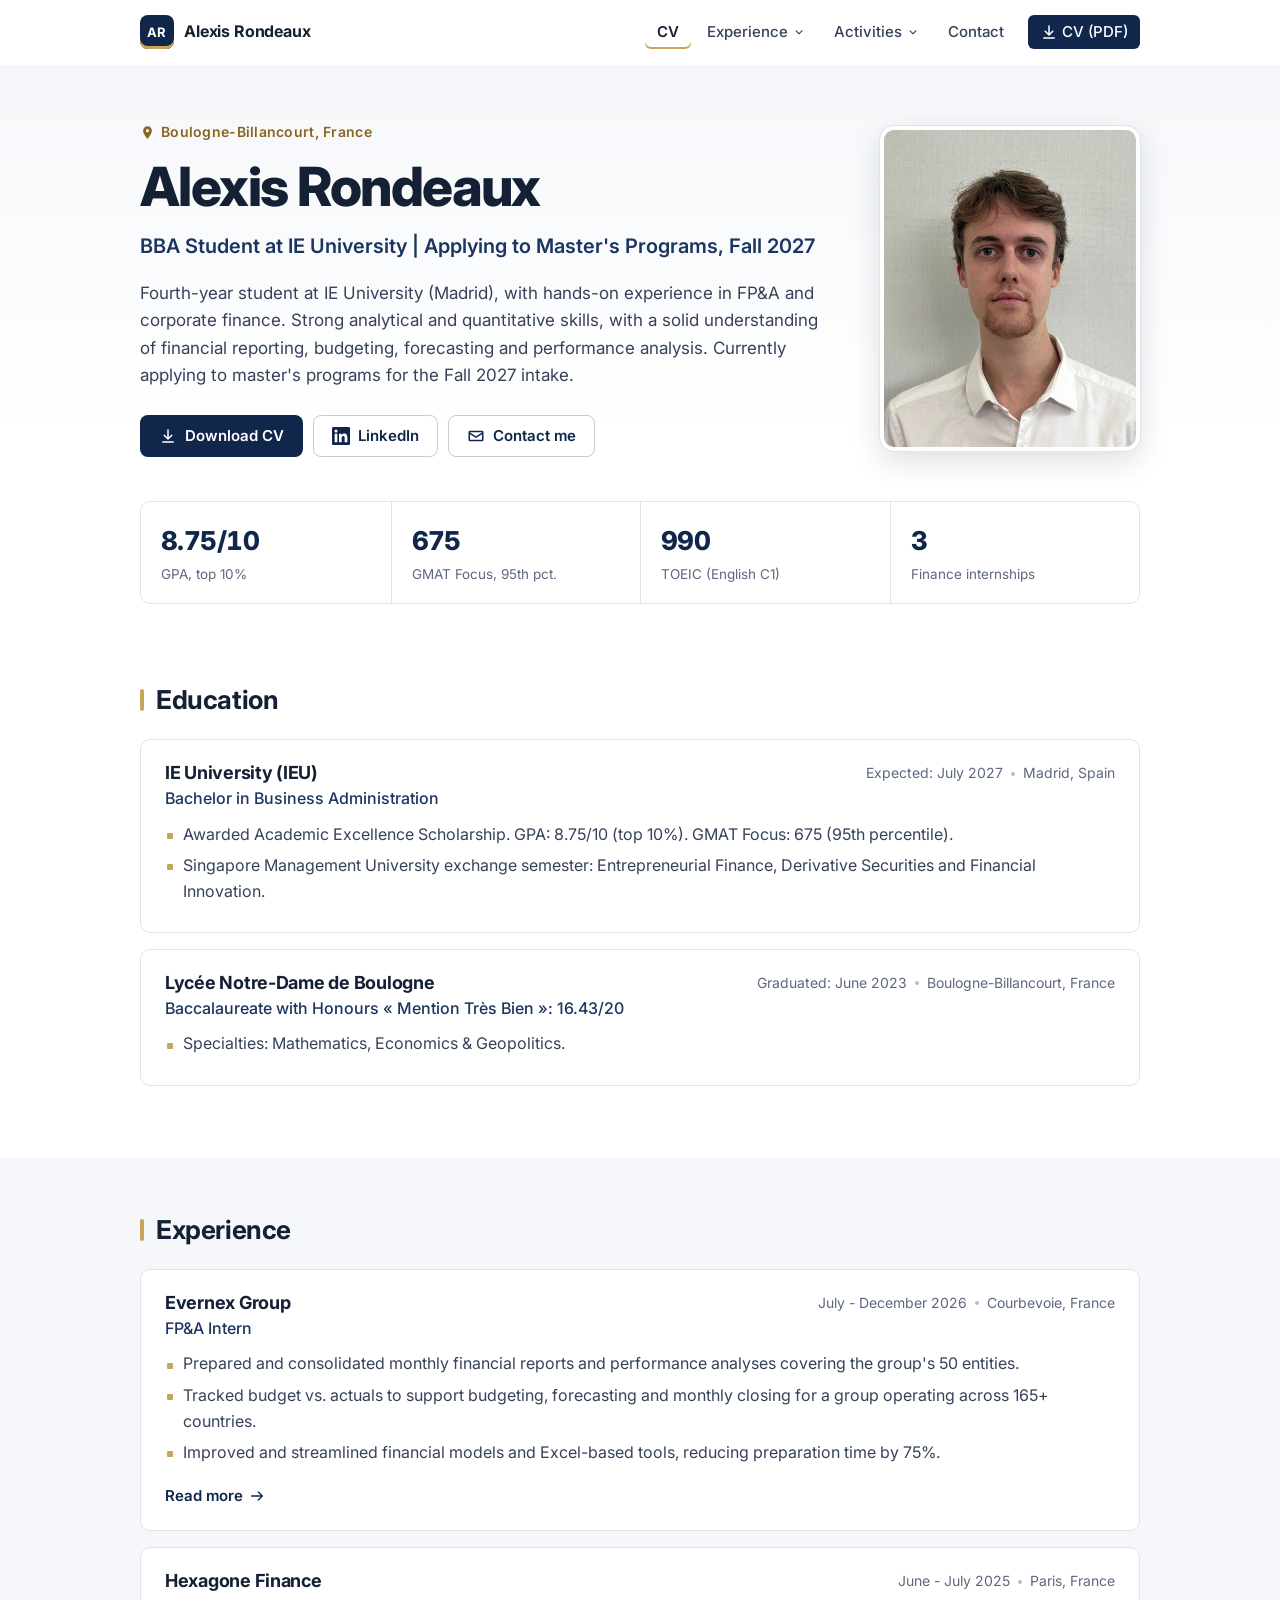
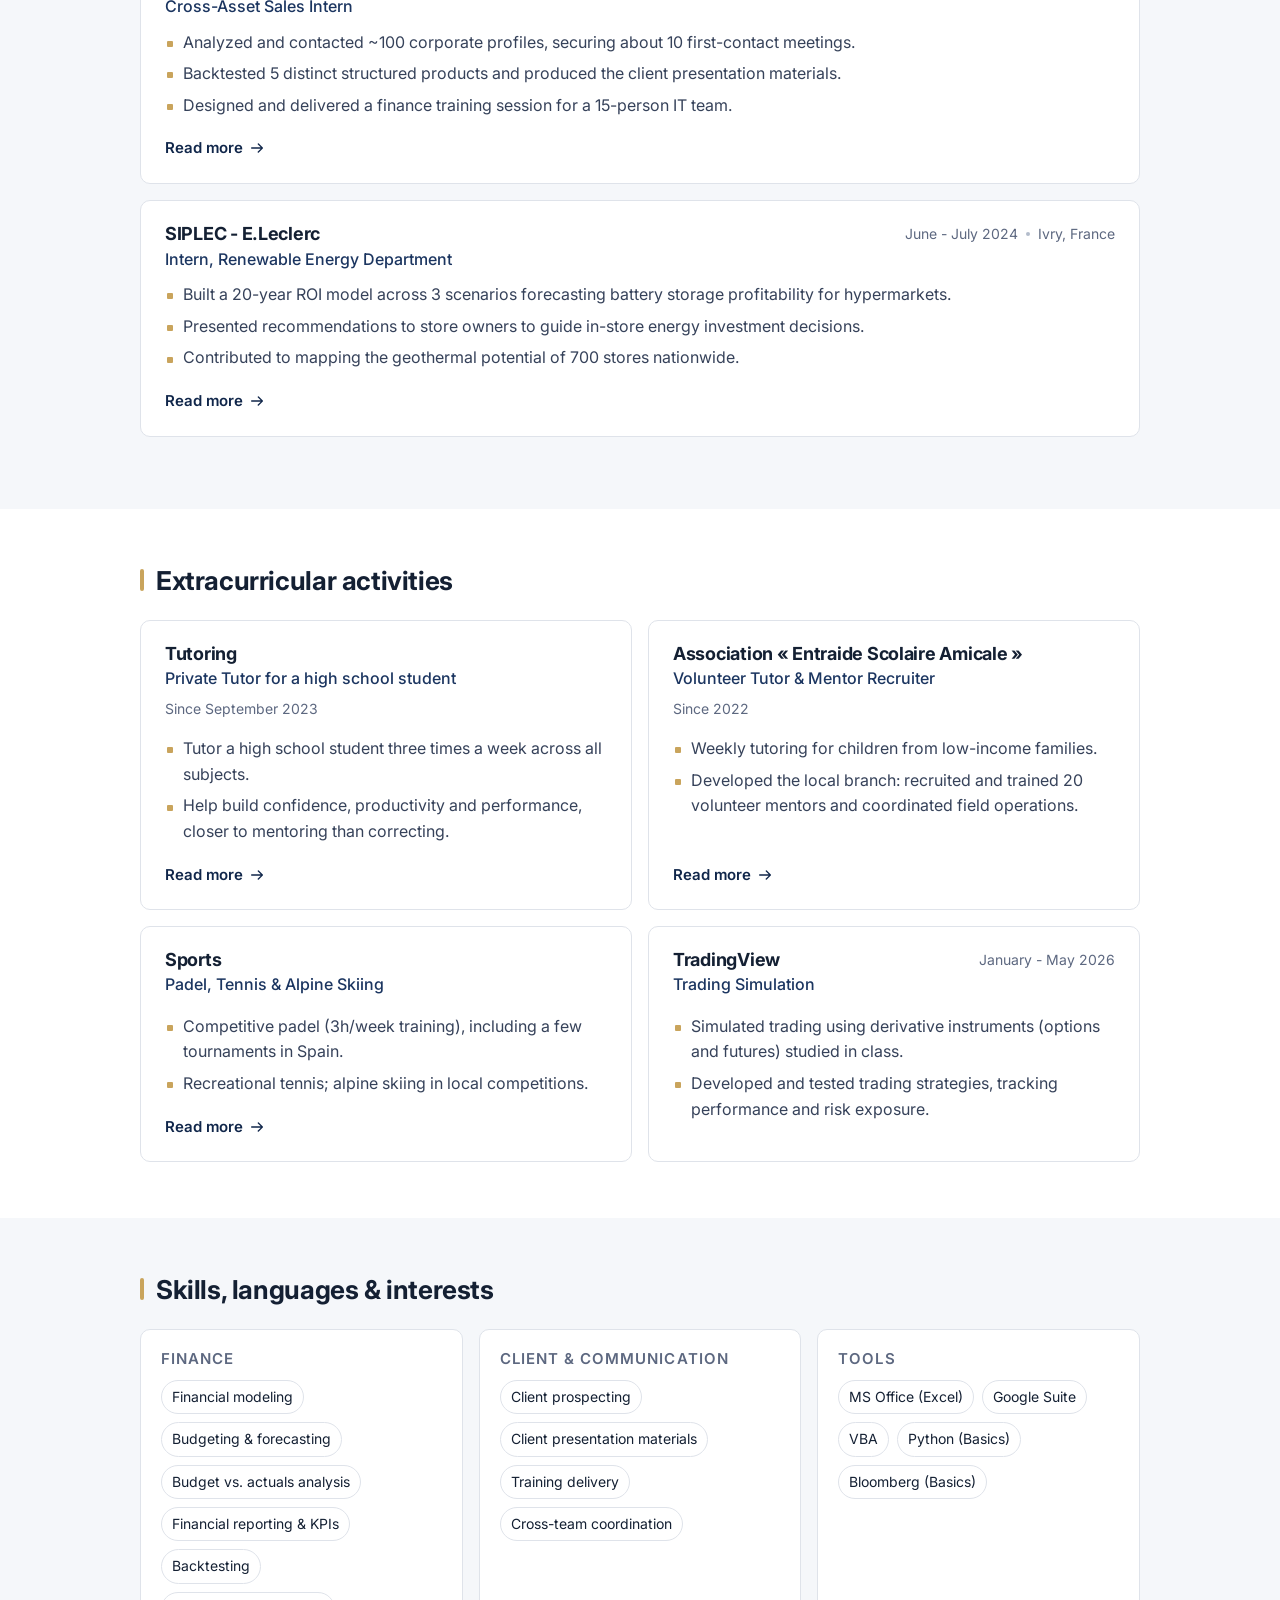
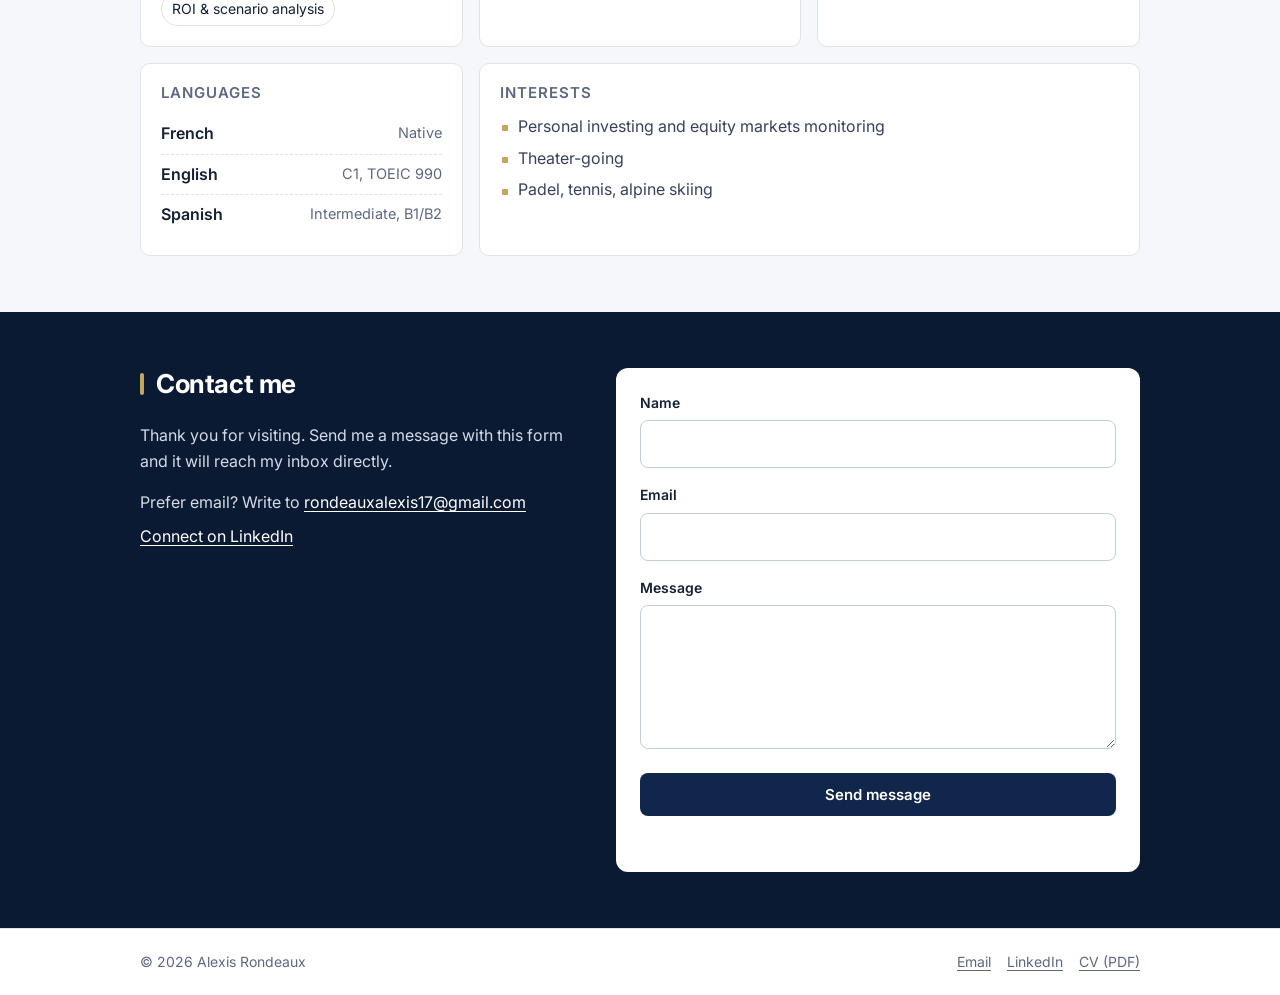
==== index.html @ d84b2c82 "Add files via upload" ====
<!doctype html>
<html lang="en">
<head>
  <meta charset="utf-8">
  <meta name="viewport" content="width=device-width, initial-scale=1">
  <title>Alexis Rondeaux | BBA Student at IE University, Online CV</title>
  <meta name="description" content="Online CV of Alexis Rondeaux, fourth-year BBA student at IE University (Madrid) with internships in FP&A, cross-asset sales and renewable energy. Applying to master's programs for Fall 2027.">
  <meta name="author" content="Alexis Rondeaux">
  <link rel="canonical" href="https://alexisrondeaux.github.io/">
  <meta name="theme-color" content="#10264a">

  <!-- Open Graph (LinkedIn, WhatsApp, Slack previews) -->
  <meta property="og:type" content="profile">
  <meta property="og:site_name" content="Alexis Rondeaux">
  <meta property="og:title" content="Alexis Rondeaux | BBA Student at IE University, Online CV">
  <meta property="og:description" content="Online CV of Alexis Rondeaux, fourth-year BBA student at IE University (Madrid) with internships in FP&A, cross-asset sales and renewable energy. Applying to master's programs for Fall 2027.">
  <meta property="og:url" content="https://alexisrondeaux.github.io/">
  <meta property="og:image" content="https://alexisrondeaux.github.io/assets/og-image.jpg">
  <meta property="og:image:width" content="1200">
  <meta property="og:image:height" content="630">
  <meta property="og:image:alt" content="Alexis Rondeaux, BBA Student at IE University">
  <meta property="og:locale" content="en_US">
  <meta name="twitter:card" content="summary_large_image">

  <link rel="icon" href="assets/favicon.svg" type="image/svg+xml">
  <link rel="preconnect" href="https://fonts.googleapis.com">
  <link rel="preconnect" href="https://fonts.gstatic.com" crossorigin>
  <link href="https://fonts.googleapis.com/css2?family=Inter:wght@400;500;600;700;800&display=swap" rel="stylesheet">
  <link rel="stylesheet" href="styles.css">
  <script type="application/ld+json">
  {"@context":"https://schema.org","@type":"Person","name":"Alexis Rondeaux","url":"https://alexisrondeaux.github.io/","image":"https://alexisrondeaux.github.io/assets/alexis-rondeaux.jpg","alumniOf":"IE University","sameAs":["https://www.linkedin.com/in/alexisrondeaux"]}
  </script>
</head>
<body data-page="home" data-root="">
  <a class="skip-link" href="#main">Skip to content</a>
  <nav class="site-nav" id="site-nav" aria-label="Main"></nav>
  <main id="main">
    <noscript>
      <div class="container" style="padding:40px 20px">
        <p>This site needs JavaScript to display. You can <a href="assets/Alexis_RONDEAUX_CV.pdf">download my CV (PDF)</a> or email <a href="mailto:rondeauxalexis17@gmail.com">rondeauxalexis17@gmail.com</a>.</p>
      </div>
    </noscript>
  </main>
  <footer class="site-footer" id="site-footer"></footer>
  <script src="content.js"></script>
  <script src="main.js"></script>
</body>
</html>
---- styles.css ----
/* ============ Design tokens ============ */
:root {
  --navy-900: #0a1a33;
  --navy-800: #10264a;
  --navy-700: #1b3560;
  --ink: #142033;
  --text: #36425a;
  --muted: #5d6880;
  --line: #dfe3ea;
  --bg: #ffffff;
  --bg-alt: #f5f7fa;
  --accent: #8a6420;       /* text-safe gold (5.3:1 on white) */
  --accent-soft: #c9a45c;  /* decorative gold */
  --radius: 10px;
  --shadow: 0 1px 2px rgba(10, 26, 51, .06), 0 4px 16px rgba(10, 26, 51, .06);
  --font: "Inter", system-ui, -apple-system, "Segoe UI", Roboto, Arial, sans-serif;
  color-scheme: light;
}

*, *::before, *::after { box-sizing: border-box; }
html { scroll-behavior: smooth; scroll-padding-top: 76px; -webkit-text-size-adjust: 100%; }
@media (prefers-reduced-motion: reduce) { html { scroll-behavior: auto; } }
body {
  margin: 0; font-family: var(--font); font-size: 16px; line-height: 1.6;
  color: var(--text); background: var(--bg);
  -webkit-font-smoothing: antialiased; text-rendering: optimizeLegibility;
}
img { max-width: 100%; display: block; }
a { color: var(--navy-700); text-underline-offset: 3px; }
a:hover { color: var(--accent); }
:focus-visible { outline: 3px solid var(--accent-soft); outline-offset: 2px; border-radius: 4px; }
h1, h2, h3 { color: var(--ink); line-height: 1.2; margin: 0; letter-spacing: -0.015em; }
p { margin: 0 0 1em; }

.container { width: 100%; max-width: 1040px; margin: 0 auto; padding: 0 20px; }
.sr-only { position: absolute; width: 1px; height: 1px; padding: 0; margin: -1px; overflow: hidden; clip: rect(0 0 0 0); white-space: nowrap; border: 0; }
.skip-link { position: absolute; left: 12px; top: -48px; z-index: 100; background: var(--navy-900); color: #fff; padding: 10px 14px; border-radius: 6px; }
.skip-link:focus { top: 12px; color: #fff; }

/* ============ Buttons ============ */
.btn {
  display: inline-flex; align-items: center; gap: 8px; justify-content: center;
  padding: 11px 18px; border-radius: 8px; font: 600 15px/1 var(--font);
  text-decoration: none; border: 1.5px solid transparent; cursor: pointer;
  transition: background-color .2s, color .2s, border-color .2s, transform .2s;
}
.btn:hover { transform: translateY(-1px); }
.btn:disabled { opacity: .6; cursor: wait; transform: none; }
.btn-primary { background: var(--navy-800); color: #fff; }
.btn-primary:hover { background: var(--navy-700); color: #fff; }
.btn-ghost { background: #fff; color: var(--navy-800); border-color: #c4ccd8; }
.btn-ghost:hover { border-color: var(--navy-800); color: var(--navy-800); }
.btn-sm { padding: 8px 12px; font-size: 14px; }
.ctas { display: flex; flex-wrap: wrap; gap: 10px; }

/* ============ Navigation ============ */
.site-nav {
  position: sticky; top: 0; z-index: 50; background: rgba(255, 255, 255, .94);
  backdrop-filter: saturate(160%) blur(8px); -webkit-backdrop-filter: saturate(160%) blur(8px);
  border-bottom: 1px solid transparent; transition: border-color .2s, box-shadow .2s; min-height: 64px;
}
.site-nav.is-scrolled { border-bottom-color: var(--line); box-shadow: 0 2px 12px rgba(10, 26, 51, .05); }
.nav-inner { display: flex; align-items: center; justify-content: space-between; min-height: 64px; gap: 16px; }
.brand { display: inline-flex; align-items: center; gap: 10px; font-weight: 700; color: var(--ink); text-decoration: none; letter-spacing: -0.01em; }
.brand:hover { color: var(--ink); }
.brand-mark {
  display: grid; place-items: center; width: 34px; height: 34px; border-radius: 8px;
  background: var(--navy-800); color: #fff; font-size: 13px; letter-spacing: .04em;
  box-shadow: inset 0 -3px 0 var(--accent-soft);
}
.nav-links { list-style: none; margin: 0; padding: 0; display: flex; align-items: center; gap: 4px; }
.nav-links > li > a, .nav-trigger {
  display: inline-flex; align-items: center; gap: 4px; padding: 8px 12px; border-radius: 6px;
  color: var(--text); font: 500 15px/1.2 var(--font); text-decoration: none; background: none; border: 0; cursor: pointer;
}
.nav-links > li > a:hover, .nav-trigger:hover { color: var(--ink); background: var(--bg-alt); }
.nav-links a[aria-current="page"], .nav-group.is-active > .nav-trigger { color: var(--ink); font-weight: 600; box-shadow: inset 0 -2px 0 var(--accent-soft); }
.nav-links .nav-cta { margin-left: 8px; }
.nav-links .nav-cta a { color: #fff; background: var(--navy-800); }
.nav-links .nav-cta a:hover { color: #fff; background: var(--navy-700); }
.nav-group { position: relative; }
.nav-trigger svg { transition: transform .2s; }
.nav-trigger[aria-expanded="true"] svg { transform: rotate(180deg); }
.nav-menu {
  list-style: none; margin: 0; padding: 6px; position: absolute; top: calc(100% + 6px); left: 0; min-width: 240px;
  background: #fff; border: 1px solid var(--line); border-radius: var(--radius); box-shadow: var(--shadow);
  opacity: 0; visibility: hidden; transform: translateY(-4px); transition: opacity .15s, transform .15s, visibility .15s;
}
.nav-trigger[aria-expanded="true"] + .nav-menu { opacity: 1; visibility: visible; transform: none; }
.nav-menu a { display: block; padding: 9px 12px; border-radius: 6px; color: var(--text); text-decoration: none; font-size: 15px; }
.nav-menu a:hover { background: var(--bg-alt); color: var(--ink); }
.nav-menu a[aria-current="page"] { color: var(--ink); font-weight: 600; background: var(--bg-alt); box-shadow: none; }

.nav-toggle { display: none; width: 44px; height: 44px; border: 0; background: none; cursor: pointer; border-radius: 8px; }
.nav-toggle .bars, .nav-toggle .bars::before, .nav-toggle .bars::after {
  display: block; width: 22px; height: 2px; background: var(--ink); border-radius: 2px; position: relative; transition: transform .2s, background-color .2s; margin: 0 auto;
}
.nav-toggle .bars::before, .nav-toggle .bars::after { content: ""; position: absolute; left: 0; }
.nav-toggle .bars::before { top: -7px; }
.nav-toggle .bars::after { top: 7px; }
.nav-toggle[aria-expanded="true"] .bars { background: transparent; }
.nav-toggle[aria-expanded="true"] .bars::before { transform: translateY(7px) rotate(45deg); }
.nav-toggle[aria-expanded="true"] .bars::after { transform: translateY(-7px) rotate(-45deg); }

@media (max-width: 860px) {
  .nav-toggle { display: block; }
  .nav-links {
    display: none; position: absolute; top: 64px; left: 0; right: 0; flex-direction: column; align-items: stretch;
    background: #fff; border-bottom: 1px solid var(--line); padding: 8px 16px 16px; box-shadow: var(--shadow);
    max-height: calc(100vh - 64px); overflow-y: auto;
  }
  .nav-links.is-open { display: flex; }
  .nav-links > li > a, .nav-trigger { width: 100%; padding: 12px 8px; font-size: 16px; }
  .nav-trigger { pointer-events: none; color: var(--muted); font-size: 13px; text-transform: uppercase; letter-spacing: .08em; padding-bottom: 4px; }
  .nav-trigger svg { display: none; }
  .nav-group.is-active > .nav-trigger { box-shadow: none; }
  .nav-menu { position: static; opacity: 1; visibility: visible; transform: none; box-shadow: none; border: 0; padding: 0 0 4px; min-width: 0; }
  .nav-menu a { padding: 11px 8px 11px 16px; font-size: 16px; }
  .nav-links .nav-cta { margin: 8px 0 0; }
  .nav-links .nav-cta a { width: 100%; justify-content: center; padding: 12px; }
}

/* ============ Hero ============ */
.hero { padding: 56px 0 40px; background: linear-gradient(180deg, var(--bg-alt), #fff 85%); }
.hero-grid { display: grid; grid-template-columns: 1fr 260px; gap: 48px; align-items: center; }
.eyebrow { display: inline-flex; align-items: center; gap: 6px; color: var(--accent); font-weight: 600; font-size: 14px; letter-spacing: .02em; margin-bottom: 12px; }
.hero h1 { font-size: clamp(36px, 6vw, 54px); font-weight: 800; letter-spacing: -0.03em; }
.headline { font-size: clamp(17px, 2.2vw, 20px); color: var(--navy-700); font-weight: 600; margin: 10px 0 18px; }
.summary { max-width: 62ch; font-size: 17px; margin-bottom: 26px; }
.hero-photo img {
  width: 100%; height: auto; aspect-ratio: 4 / 5; object-fit: cover; border-radius: 14px;
  box-shadow: 0 10px 30px rgba(10, 26, 51, .14); border: 4px solid #fff; outline: 1px solid var(--line);
}
@media (max-width: 720px) {
  .hero { padding: 32px 0 28px; }
  .hero-grid { grid-template-columns: 1fr; gap: 20px; }
  .hero-photo { order: -1; }
  .hero-photo img { width: 132px; aspect-ratio: 1; object-position: 50% 25%; border-radius: 50%; }
  .summary { font-size: 16px; }
  .ctas .btn { flex: 1 1 auto; }
}

/* ============ Key figures ============ */
.highlights { padding: 4px 0 24px; }
.stats { list-style: none; margin: 0; padding: 0; display: grid; grid-template-columns: repeat(4, 1fr); border: 1px solid var(--line); border-radius: var(--radius); background: #fff; }
.stats li { padding: 18px 20px; display: flex; flex-direction: column; gap: 2px; }
.stats li + li { border-left: 1px solid var(--line); }
.stat-value { font-size: 26px; font-weight: 800; color: var(--navy-800); letter-spacing: -0.02em; font-variant-numeric: tabular-nums; }
.stat-label { font-size: 13.5px; color: var(--muted); }
@media (max-width: 720px) {
  .stats { grid-template-columns: repeat(2, 1fr); }
  .stats li:nth-child(3) { border-left: 0; }
  .stats li:nth-child(n+3) { border-top: 1px solid var(--line); }
  .stats li { padding: 14px 16px; }
  .stat-value { font-size: 22px; }
}

/* ============ Sections ============ */
.section { padding: 56px 0; }
.section.alt { background: var(--bg-alt); }
.section-title { font-size: 26px; font-weight: 700; margin-bottom: 24px; display: flex; align-items: center; gap: 12px; }
.section-title::before { content: ""; width: 4px; height: 22px; background: var(--accent-soft); border-radius: 2px; }
@media (max-width: 720px) { .section { padding: 40px 0; } .section-title { font-size: 22px; } }

.entry { background: #fff; border: 1px solid var(--line); border-radius: var(--radius); padding: 22px 24px; margin-bottom: 16px; transition: box-shadow .2s, border-color .2s; }
.entry:hover { box-shadow: var(--shadow); border-color: #cfd6e1; }
.entry-head { display: flex; justify-content: space-between; align-items: flex-start; gap: 6px 20px; flex-wrap: wrap; margin-bottom: 10px; }
.entry h3 { font-size: 18px; font-weight: 700; }
.entry-role { margin: 2px 0 0; color: var(--navy-700); font-weight: 500; }
.entry-meta { margin: 0; font-size: 14px; color: var(--muted); display: flex; align-items: center; flex-wrap: wrap; white-space: nowrap; }
.dot { width: 4px; height: 4px; border-radius: 50%; background: #b3bccb; display: inline-block; margin: 0 8px; }
@media (max-width: 720px) { .entry { padding: 18px; } .entry-head { flex-direction: column; } .entry-meta { white-space: normal; } }

.bullets { margin: 0; padding-left: 0; list-style: none; }
.bullets li { position: relative; padding-left: 18px; margin: 6px 0; }
.bullets li::before { content: ""; position: absolute; left: 2px; top: .7em; width: 6px; height: 6px; border-radius: 1px; background: var(--accent-soft); }
.read-more { display: inline-flex; align-items: center; gap: 6px; margin-top: 12px; font-weight: 600; font-size: 15px; text-decoration: none; color: var(--navy-800); }
.read-more svg { transition: transform .2s; }
.read-more:hover svg { transform: translateX(3px); }

.grid-2 { display: grid; grid-template-columns: 1fr 1fr; gap: 16px; }
.grid-2 .entry { margin: 0; display: flex; flex-direction: column; }
.grid-2 .read-more { margin-top: auto; padding-top: 12px; }
.grid-3 { display: grid; grid-template-columns: repeat(3, 1fr); gap: 16px; }
@media (min-width: 861px) { .grid-3 .panel:last-child { grid-column: span 2; } }
@media (max-width: 860px) { .grid-3 { grid-template-columns: 1fr 1fr; } }
@media (max-width: 720px) { .grid-2, .grid-3 { grid-template-columns: 1fr; } }

.panel { background: #fff; border: 1px solid var(--line); border-radius: var(--radius); padding: 20px; }
.panel h3 { font-size: 15px; text-transform: uppercase; letter-spacing: .07em; color: var(--muted); font-weight: 600; margin-bottom: 12px; }
.chips { list-style: none; margin: 0; padding: 0; display: flex; flex-wrap: wrap; gap: 8px; }
.chips li { background: var(--bg-alt); border: 1px solid var(--line); color: var(--ink); font-size: 14px; padding: 5px 10px; border-radius: 999px; }
.panel .chips li { background: #fff; }
.langs { list-style: none; margin: 0; padding: 0; }
.langs li { display: flex; justify-content: space-between; gap: 12px; padding: 7px 0; border-bottom: 1px dashed var(--line); }
.langs li:last-child { border-bottom: 0; }
.langs strong { color: var(--ink); font-weight: 600; }
.langs span { color: var(--muted); font-size: 14.5px; text-align: right; }

/* ============ Contact ============ */
.contact { background: var(--navy-900); color: #d5dbe6; }
.contact .section-title { color: #fff; }
.contact a { color: #fff; }
.contact a:hover { color: var(--accent-soft); }
.contact-grid { display: grid; grid-template-columns: 1fr 1.2fr; gap: 40px; align-items: start; }
.fallback { margin-bottom: 8px; }
.form { background: #fff; border-radius: 12px; padding: 24px; color: var(--text); }
.field { margin-bottom: 16px; }
.field label { display: block; font-weight: 600; font-size: 14px; color: var(--ink); margin-bottom: 6px; }
.field input, .field textarea {
  width: 100%; font: 16px/1.5 var(--font); color: var(--ink); padding: 11px 12px;
  border: 1.5px solid #c4ccd8; border-radius: 8px; background: #fff; transition: border-color .2s, box-shadow .2s;
}
.field textarea { resize: vertical; min-height: 120px; }
.field input:focus, .field textarea:focus { outline: none; border-color: var(--navy-700); box-shadow: 0 0 0 3px rgba(27, 53, 96, .15); }
.hp { position: absolute; left: -9999px; }
.form .btn { width: 100%; padding: 13px; }
.form-status { margin: 12px 0 0; font-size: 14.5px; min-height: 1.4em; }
.form-status.success { color: #1d6b3a; font-weight: 600; }
.form-status.error { color: #a12a2a; font-weight: 600; }
@media (max-width: 720px) { .contact-grid { grid-template-columns: 1fr; gap: 24px; } .form { padding: 18px; } }

/* ============ Detail pages ============ */
.detail-hero { padding: 36px 0 32px; background: linear-gradient(180deg, var(--bg-alt), #fff); border-bottom: 1px solid var(--line); }
.detail-hero h1 { font-size: clamp(30px, 5vw, 44px); font-weight: 800; letter-spacing: -0.025em; }
.detail-hero .eyebrow { display: flex; margin-top: 22px; text-transform: uppercase; letter-spacing: .08em; font-size: 13px; }
.back { display: inline-flex; align-items: center; gap: 6px; font-weight: 600; font-size: 15px; text-decoration: none; color: var(--navy-800); }
.back:hover svg { transform: translateX(-3px); }
.back svg { transition: transform .2s; }
.facts { display: grid; grid-template-columns: repeat(auto-fit, minmax(180px, 1fr)); gap: 0; margin: 24px 0 0; border: 1px solid var(--line); border-radius: var(--radius); background: #fff; }
.facts div { padding: 14px 18px; border-right: 1px solid var(--line); }
.facts div:last-child { border-right: 0; }
.facts dt { font-size: 12.5px; text-transform: uppercase; letter-spacing: .07em; color: var(--muted); font-weight: 600; }
.facts dd { margin: 2px 0 0; color: var(--ink); font-weight: 600; }
@media (max-width: 720px) { .facts { grid-template-columns: 1fr 1fr; } .facts div { border-right: 0; border-bottom: 1px solid var(--line); } .facts div:nth-child(odd) { border-right: 1px solid var(--line); } }

.detail-body { max-width: 780px; padding-top: 40px; padding-bottom: 56px; }
.dblock { margin-bottom: 36px; }
.dblock h2 { font-size: 20px; font-weight: 700; margin-bottom: 12px; display: flex; align-items: center; gap: 10px; }
.dblock h2::before { content: ""; width: 4px; height: 18px; background: var(--accent-soft); border-radius: 2px; }
.dblock p { font-size: 16.5px; }
.bullets.results li { background: var(--bg-alt); border: 1px solid var(--line); border-radius: 8px; padding: 12px 14px 12px 34px; }
.bullets.results li::before { left: 15px; top: 1.15em; }
.learned { border-left: 3px solid var(--accent-soft); padding-left: 20px; }
.pager { display: grid; grid-template-columns: 1fr 1fr; gap: 12px; margin: 8px 0 28px; }
.pager a { display: block; border: 1px solid var(--line); border-radius: var(--radius); padding: 14px 16px; text-decoration: none; color: var(--ink); font-weight: 600; transition: border-color .2s, box-shadow .2s; }
.pager a:hover { border-color: var(--navy-700); box-shadow: var(--shadow); }
.pager a span { display: block; font-size: 12.5px; color: var(--muted); font-weight: 500; text-transform: uppercase; letter-spacing: .07em; }
.pager .next { text-align: right; }
.detail-foot { display: flex; flex-wrap: wrap; justify-content: space-between; align-items: center; gap: 16px; padding-top: 24px; border-top: 1px solid var(--line); }
@media (max-width: 520px) { .pager { grid-template-columns: 1fr; } .pager .next { text-align: left; } }

/* ============ Footer ============ */
.site-footer { border-top: 1px solid var(--line); padding: 22px 0; font-size: 14px; color: var(--muted); }
.footer-inner { display: flex; justify-content: space-between; flex-wrap: wrap; gap: 8px 20px; }
.footer-inner p { margin: 0; }
.footer-inner a { margin-left: 16px; color: var(--muted); }
.footer-inner a:first-child { margin-left: 0; }

/* ============ Subtle animation ============ */
.js-ready .reveal { opacity: 0; transform: translateY(10px); transition: opacity .5s ease, transform .5s ease; }
.js-ready .reveal.is-visible { opacity: 1; transform: none; }
@media (prefers-reduced-motion: reduce) {
  .js-ready .reveal { opacity: 1; transform: none; transition: none; }
  .btn, .btn:hover { transition: none; transform: none; }
}

/* ============ Print ============ */
@media print {
  .site-nav, .contact, .ctas, .read-more, .pager, .back, .site-footer { display: none !important; }
  .js-ready .reveal { opacity: 1; transform: none; }
  .section.alt, .hero { background: none; }
}
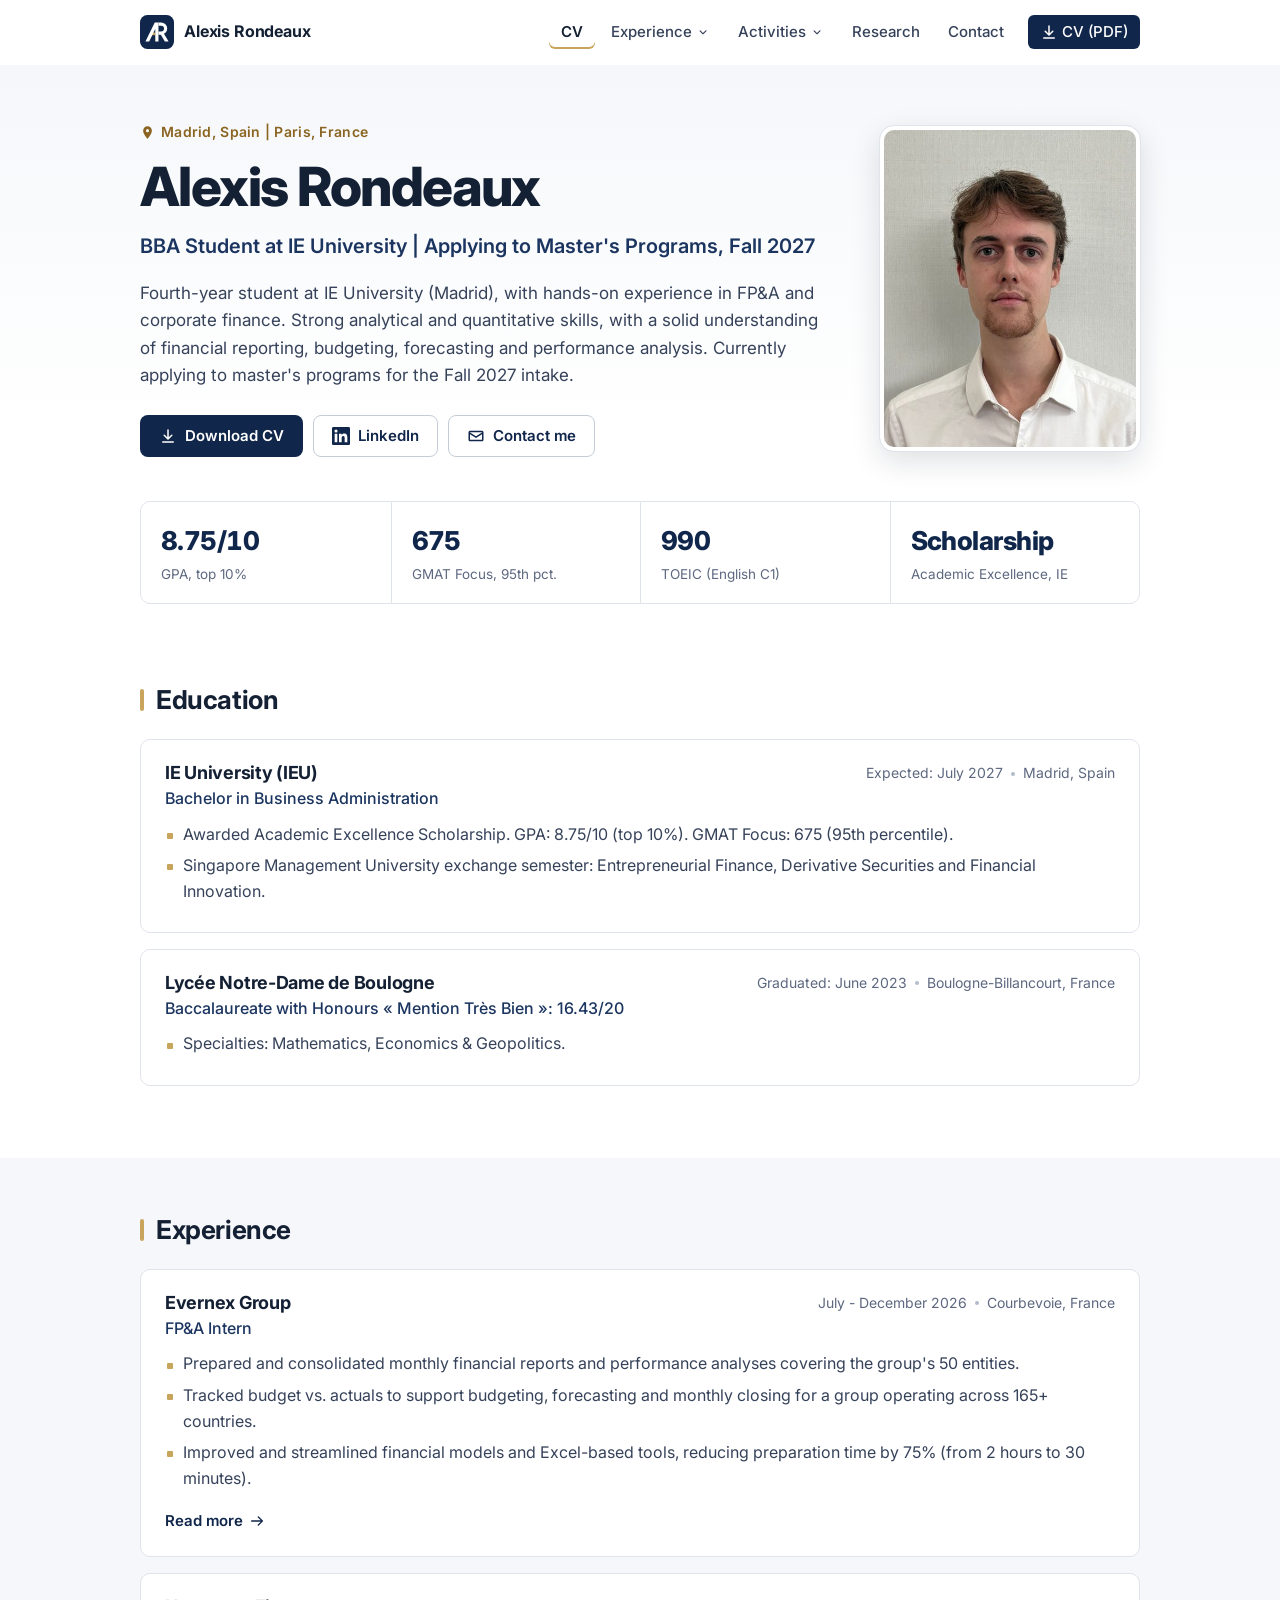
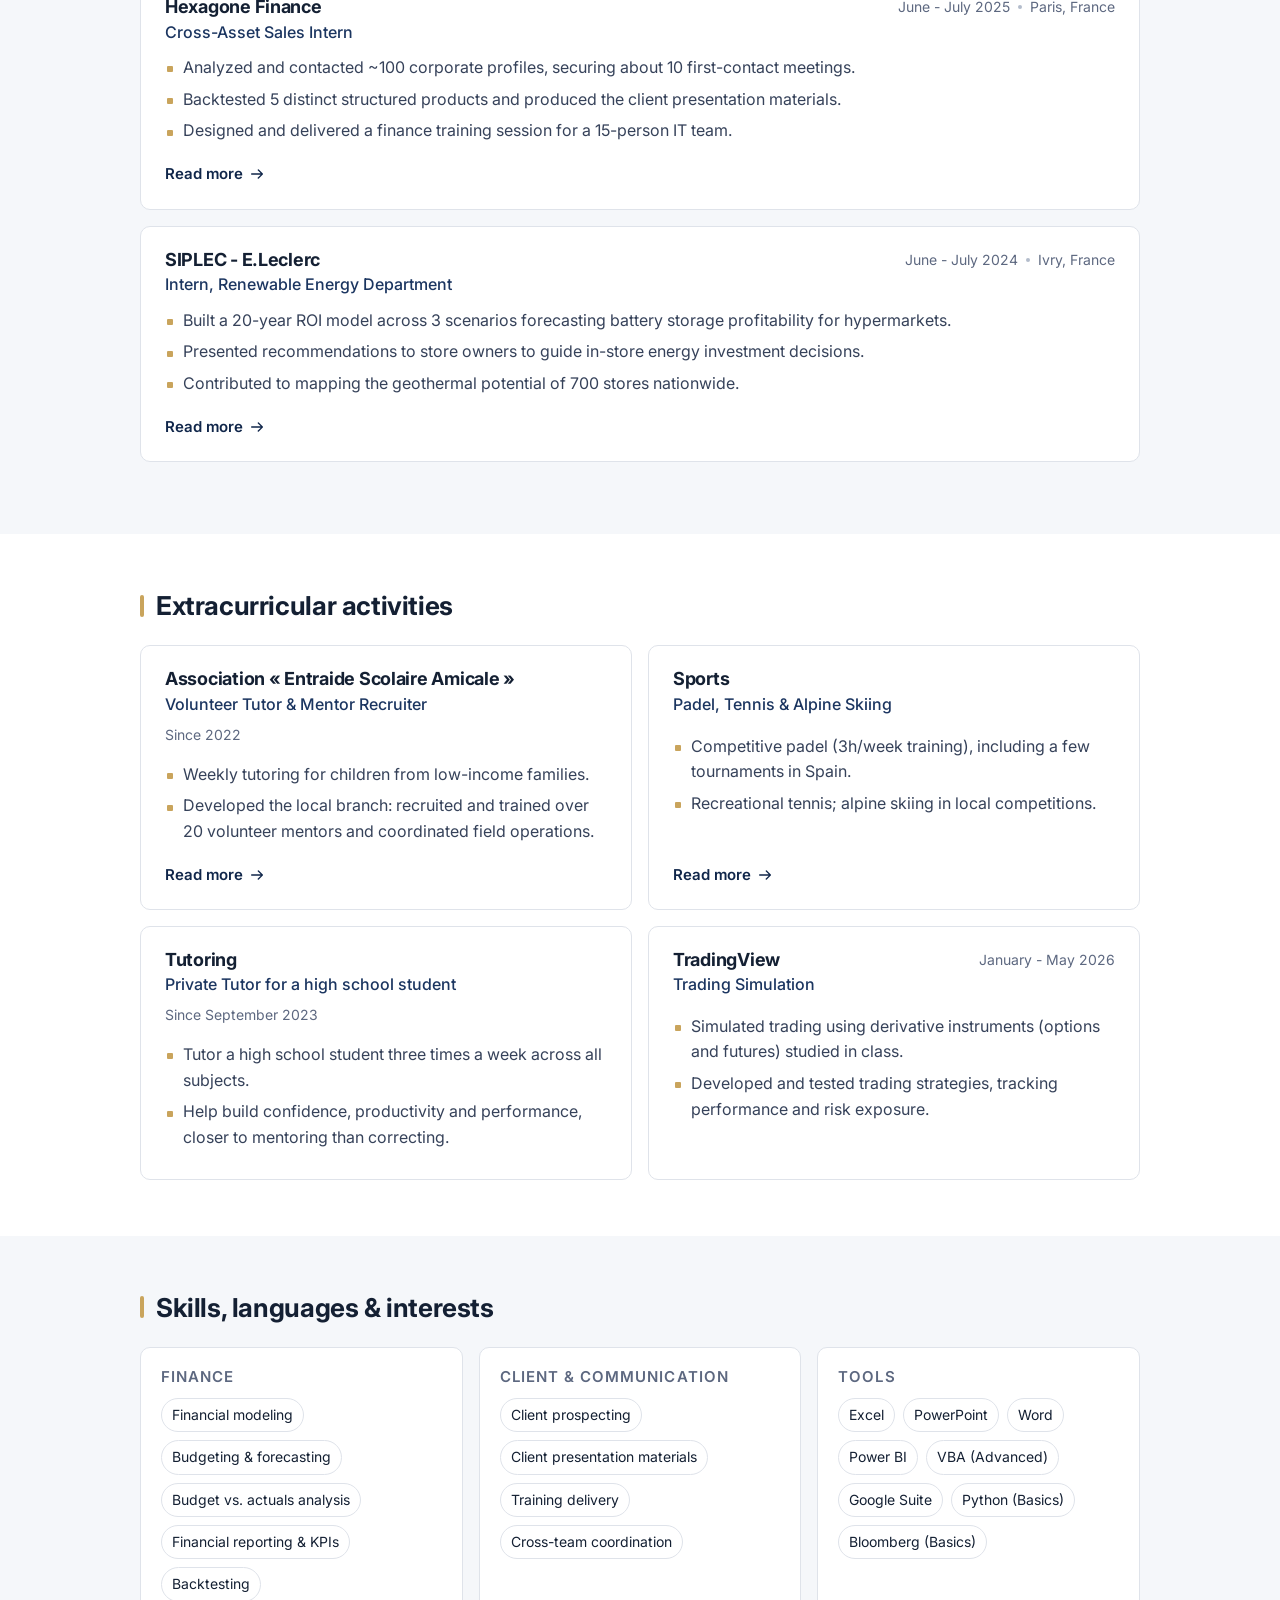
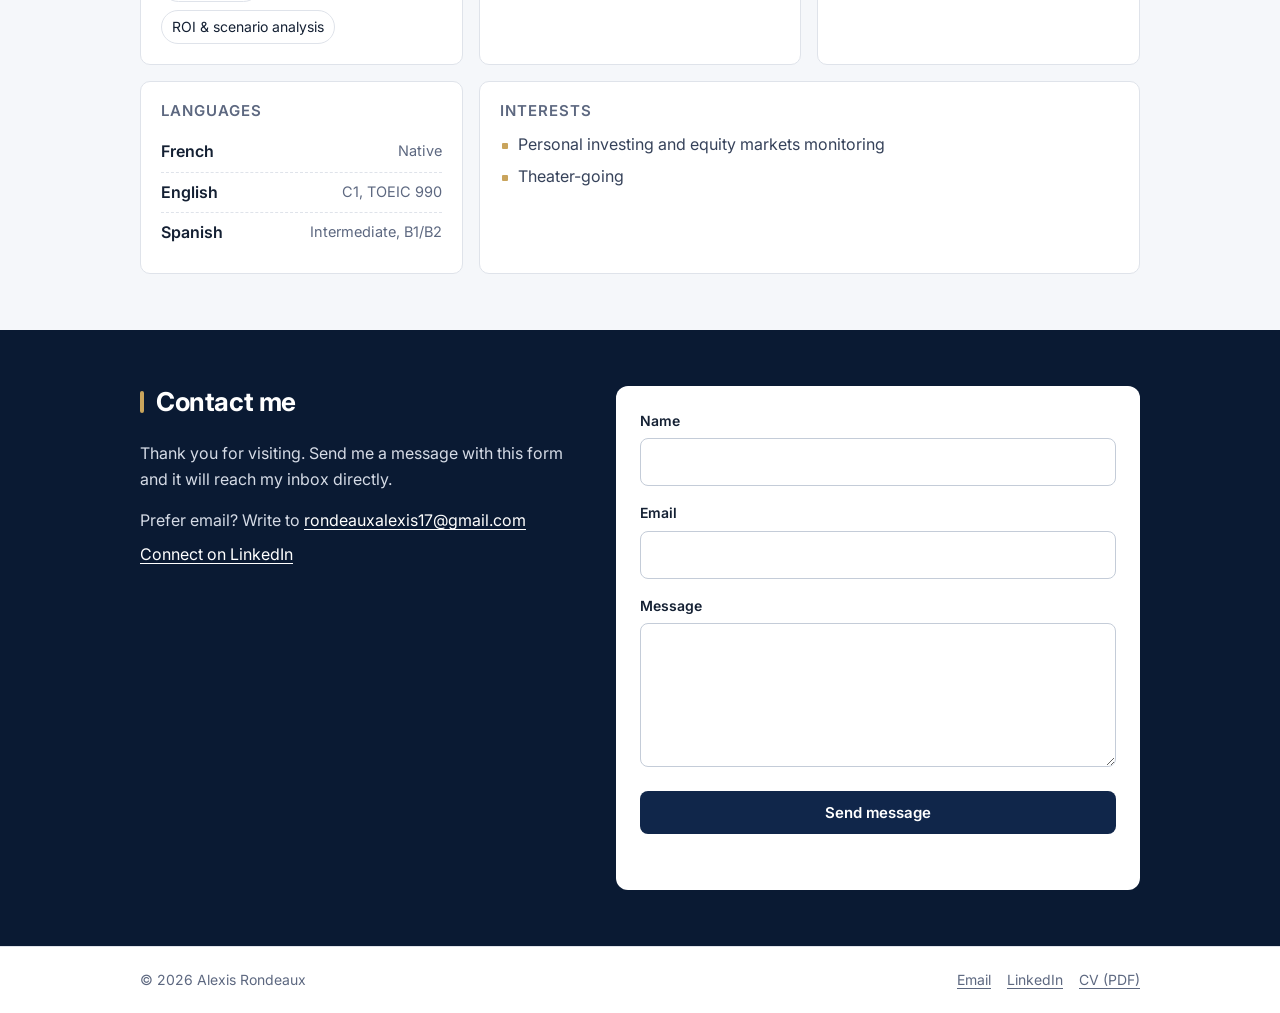
==== commit 91f34ca3: "Add version query to CSS/JS links so visitors get updates without a hard refresh Co-Authored-By: Cla" ====
--- a/index.html
+++ b/index.html
@@ -26,7 +26,7 @@
   <link rel="preconnect" href="https://fonts.googleapis.com">
   <link rel="preconnect" href="https://fonts.gstatic.com" crossorigin>
   <link href="https://fonts.googleapis.com/css2?family=Inter:wght@400;500;600;700;800&display=swap" rel="stylesheet">
-  <link rel="stylesheet" href="styles.css">
+  <link rel="stylesheet" href="styles.css?v=20261029">
   <script type="application/ld+json">
   {"@context":"https://schema.org","@type":"Person","name":"Alexis Rondeaux","url":"https://alexisrondeaux.github.io/","image":"https://alexisrondeaux.github.io/assets/alexis-rondeaux.jpg","alumniOf":"IE University","sameAs":["https://www.linkedin.com/in/alexisrondeaux"]}
   </script>
@@ -42,7 +42,7 @@
     </noscript>
   </main>
   <footer class="site-footer" id="site-footer"></footer>
-  <script src="content.js"></script>
-  <script src="main.js"></script>
+  <script src="content.js?v=20261029"></script>
+  <script src="main.js?v=20261029"></script>
 </body>
 </html>
--- a/styles.css
+++ b/styles.css
@@ -63,11 +63,9 @@
 .nav-inner { display: flex; align-items: center; justify-content: space-between; min-height: 64px; gap: 16px; }
 .brand { display: inline-flex; align-items: center; gap: 10px; font-weight: 700; color: var(--ink); text-decoration: none; letter-spacing: -0.01em; }
 .brand:hover { color: var(--ink); }
-.brand-mark {
-  display: grid; place-items: center; width: 34px; height: 34px; border-radius: 8px;
-  background: var(--navy-800); color: #fff; font-size: 13px; letter-spacing: .04em;
-  box-shadow: inset 0 -3px 0 var(--accent-soft);
-}
+.brand-mark { display: block; flex: none; width: 34px; height: 34px; transition: transform .2s; }
+.brand:hover .brand-mark { transform: rotate(-4deg); }
+@media (prefers-reduced-motion: reduce) { .brand-mark { transition: none; } .brand:hover .brand-mark { transform: none; } }
 .nav-links { list-style: none; margin: 0; padding: 0; display: flex; align-items: center; gap: 4px; }
 .nav-links > li > a, .nav-trigger {
   display: inline-flex; align-items: center; gap: 4px; padding: 8px 12px; border-radius: 6px;
@@ -227,13 +225,12 @@
 .back { display: inline-flex; align-items: center; gap: 6px; font-weight: 600; font-size: 15px; text-decoration: none; color: var(--navy-800); }
 .back:hover svg { transform: translateX(-3px); }
 .back svg { transition: transform .2s; }
-.facts { display: grid; grid-template-columns: repeat(auto-fit, minmax(180px, 1fr)); gap: 0; margin: 24px 0 0; border: 1px solid var(--line); border-radius: var(--radius); background: #fff; }
-.facts div { padding: 14px 18px; border-right: 1px solid var(--line); }
-.facts div:last-child { border-right: 0; }
-.facts dt { font-size: 12.5px; text-transform: uppercase; letter-spacing: .07em; color: var(--muted); font-weight: 600; }
-.facts dd { margin: 2px 0 0; color: var(--ink); font-weight: 600; }
-@media (max-width: 720px) { .facts { grid-template-columns: 1fr 1fr; } .facts div { border-right: 0; border-bottom: 1px solid var(--line); } .facts div:nth-child(odd) { border-right: 1px solid var(--line); } }
-
+
+.facts-line { display: flex; flex-wrap: wrap; align-items: center; margin: 14px 0 0; color: var(--muted); font-weight: 500; }
+.takeaways { background: var(--navy-900); color: #e3e8f0; border-radius: var(--radius); padding: 22px 24px; margin-bottom: 40px; box-shadow: inset 4px 0 0 var(--accent-soft); }
+.takeaways h2 { color: #fff; font-size: 15px; text-transform: uppercase; letter-spacing: .08em; margin-bottom: 10px; }
+.takeaways .bullets li { margin: 8px 0; font-size: 16.5px; }
+@media (max-width: 720px) { .takeaways { padding: 18px; } }
 .detail-body { max-width: 780px; padding-top: 40px; padding-bottom: 56px; }
 .dblock { margin-bottom: 36px; }
 .dblock h2 { font-size: 20px; font-weight: 700; margin-bottom: 12px; display: flex; align-items: center; gap: 10px; }
@@ -250,6 +247,69 @@
 .detail-foot { display: flex; flex-wrap: wrap; justify-content: space-between; align-items: center; gap: 16px; padding-top: 24px; border-top: 1px solid var(--line); }
 @media (max-width: 520px) { .pager { grid-template-columns: 1fr; } .pager .next { text-align: left; } }
 
+/* ============ Research ============ */
+.disclaimer { margin: 14px 0 0; font-size: 13px; color: var(--muted); }
+.detail-hero .summary { margin: 14px 0 0; }
+.research-list { padding-top: 40px; padding-bottom: 56px; }
+.report-card h2 { font-size: 22px; font-weight: 700; margin-bottom: 6px; }
+.report-card h2 a { color: var(--ink); text-decoration: none; }
+.report-card h2 a:hover { color: var(--accent); }
+.report-card .entry-meta { margin-bottom: 12px; }
+.report-card .ctas { margin-top: 4px; }
+.report-kicker { margin: 0 0 6px; color: var(--accent); font-weight: 600; font-size: 13px; text-transform: uppercase; letter-spacing: .08em; }
+
+.report-wrap { max-width: 760px; }
+.report-ctas { align-items: center; margin-top: 22px; }
+.pdf-note { font-size: 14px; color: var(--muted); }
+.report-page { padding-top: 36px; padding-bottom: 56px; }
+.report-page .takeaways { margin-bottom: 24px; }
+.toc { border: 1px solid var(--line); border-radius: var(--radius); padding: 14px 18px; margin-bottom: 40px; }
+.toc summary { cursor: pointer; font-weight: 600; color: var(--ink); }
+.toc ol { margin: 12px 0 2px; padding-left: 22px; columns: 2; column-gap: 32px; }
+.toc li { margin: 4px 0; break-inside: avoid; }
+.toc a { text-decoration: none; }
+.toc a:hover { text-decoration: underline; }
+@media (max-width: 600px) { .toc ol { columns: 1; } }
+
+.report-body { font-size: 16.5px; line-height: 1.75; overflow-wrap: break-word; }
+.report-body h2 { font-size: 23px; font-weight: 700; margin: 8px 0 16px; display: flex; align-items: center; gap: 10px; }
+.report-body h2::before { content: ""; flex: none; width: 4px; height: 20px; background: var(--accent-soft); border-radius: 2px; }
+.report-body h3 { font-size: 18px; margin: 24px 0 10px; }
+.report-body p { margin: 0 0 1.1em; }
+.report-body strong { color: var(--ink); }
+.report-body .note { font-size: 13.5px; line-height: 1.6; color: var(--muted); }
+.report-body hr { border: 0; border-top: 1px solid var(--line); margin: 40px 0; }
+.report-body .bullets { margin: 0 0 1.2em; }
+.report-body .bullets li { margin: 8px 0; }
+.report-ol { margin: 0 0 1.2em; padding-left: 22px; }
+.report-ol li { margin: 10px 0; padding-left: 4px; }
+.report-ol li::marker { color: var(--accent); font-weight: 700; }
+.report-body a { overflow-wrap: anywhere; }
+.report-body figure { margin: 28px 0 8px; }
+.report-body figure img { width: 100%; height: auto; border: 1px solid var(--line); border-radius: 8px; background: #fff; }
+.report-body figcaption { margin-top: 8px; font-size: 13.5px; color: var(--muted); text-align: center; line-height: 1.5; }
+
+.table-wrap { overflow-x: auto; -webkit-overflow-scrolling: touch; margin: 4px 0 1.4em; border: 1px solid var(--line); border-radius: 8px; }
+.table-wrap:focus-visible { outline-offset: 2px; }
+.report-body table { width: 100%; border-collapse: collapse; font-size: 14px; line-height: 1.5; font-variant-numeric: tabular-nums; }
+.report-body th, .report-body td { padding: 9px 12px; text-align: left; vertical-align: top; border-bottom: 1px solid var(--line); min-width: 7.5em; }
+.report-body th { background: var(--bg-alt); color: var(--ink); font-weight: 600; font-size: 13px; }
+.report-body td:first-child { font-weight: 600; color: var(--ink); }
+.report-body tbody tr:last-child td { border-bottom: 0; }
+.report-body tbody tr:nth-child(even) td { background: #fafbfc; }
+
+.report-end { margin: 40px 0 32px; padding: 22px 24px; background: var(--bg-alt); border: 1px solid var(--line); border-radius: var(--radius); }
+@media (max-width: 720px) {
+  .report-body { font-size: 16px; }
+  .report-body h2 { font-size: 20px; }
+  .report-ctas .btn { flex: 0 1 auto; }
+  .report-end { padding: 18px; }
+}
+@media print {
+  .toc, .report-ctas, .report-end .btn, .detail-foot { display: none !important; }
+  .table-wrap { overflow: visible; border: 0; }
+}
+
 /* ============ Footer ============ */
 .site-footer { border-top: 1px solid var(--line); padding: 22px 0; font-size: 14px; color: var(--muted); }
 .footer-inner { display: flex; justify-content: space-between; flex-wrap: wrap; gap: 8px 20px; }
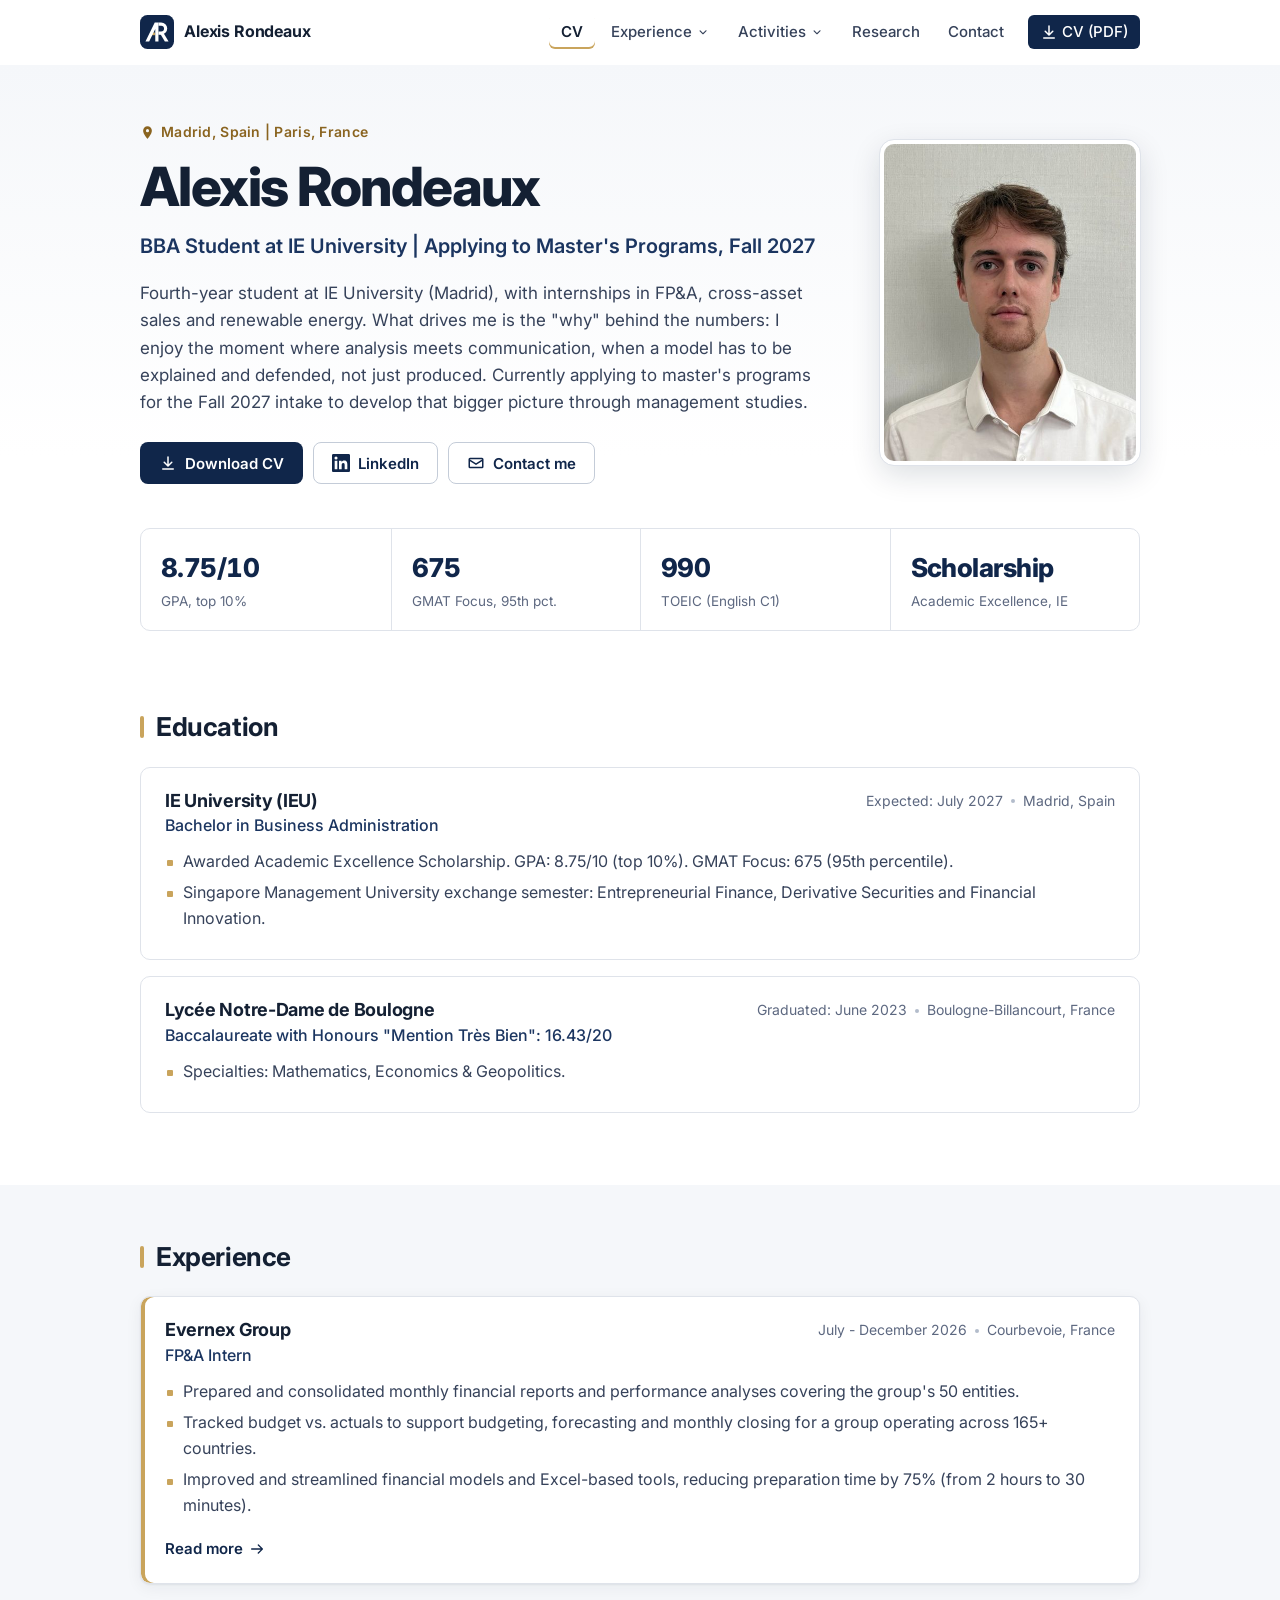
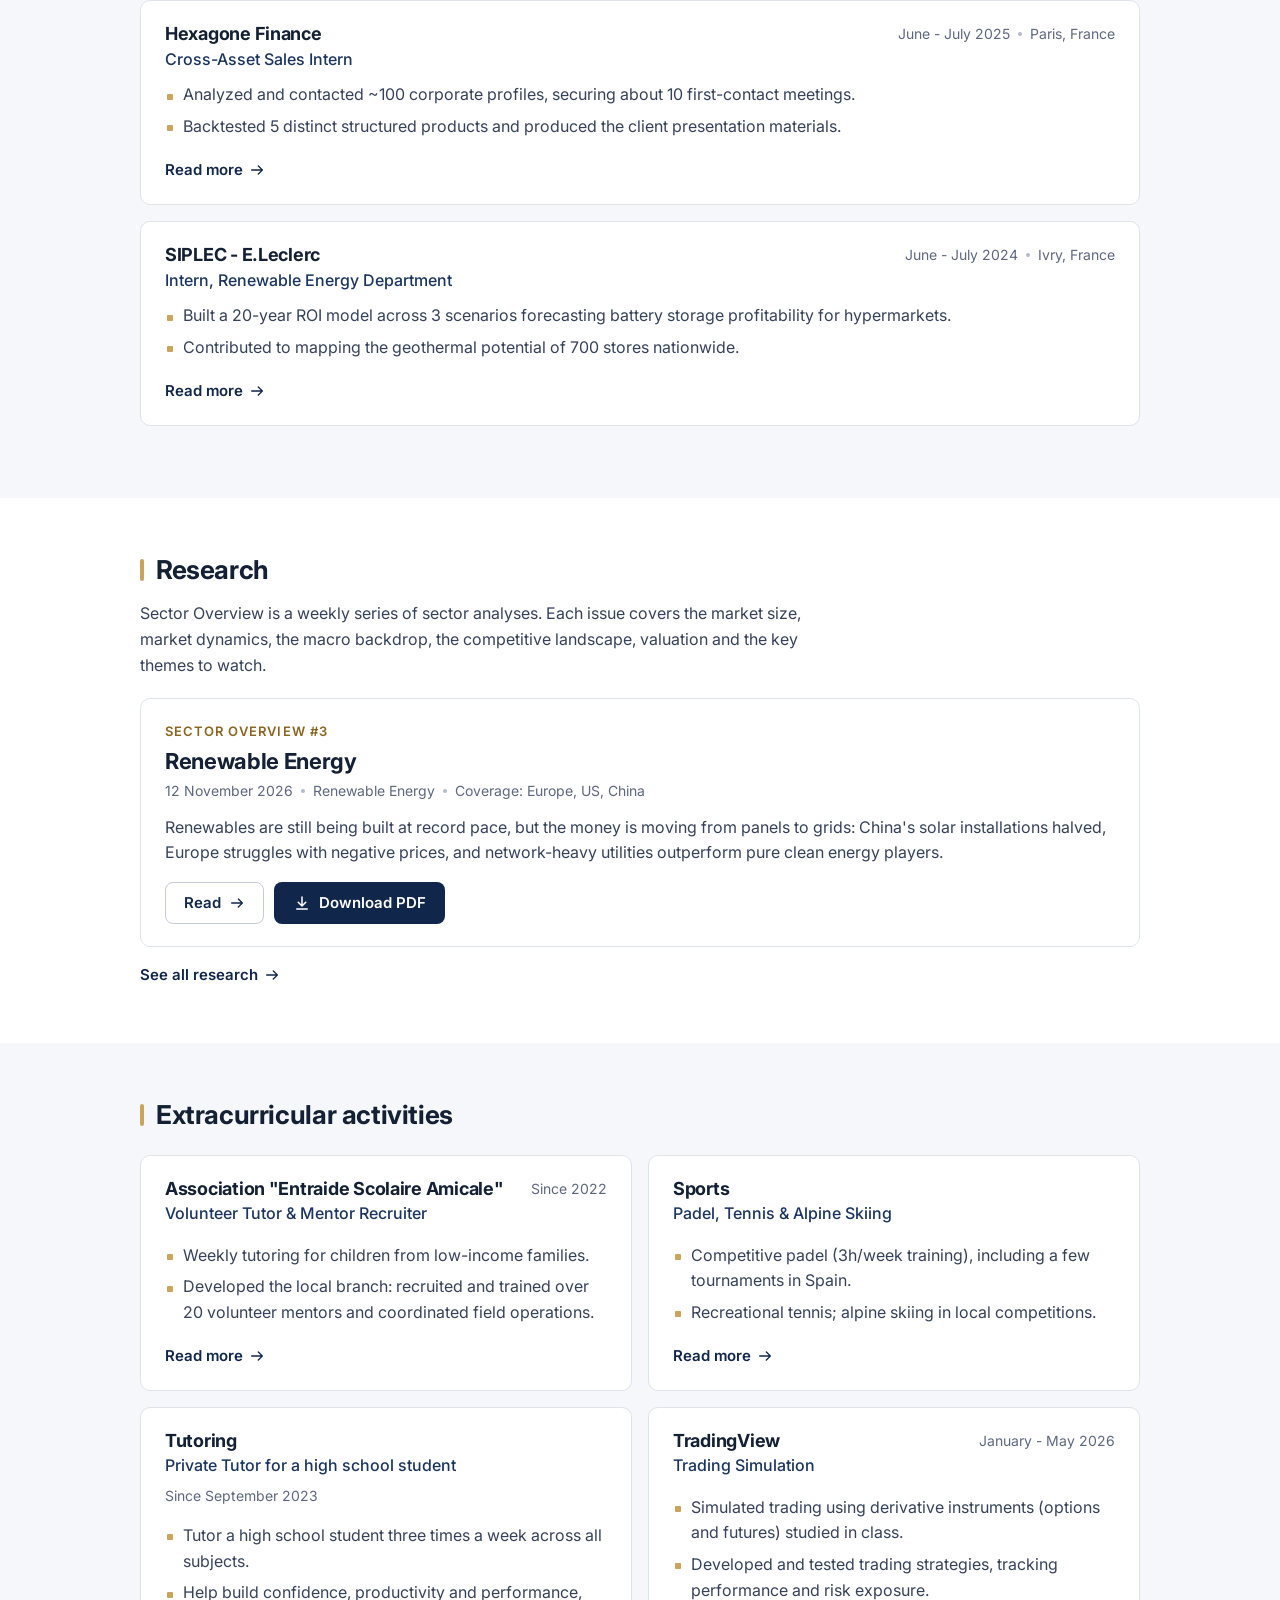
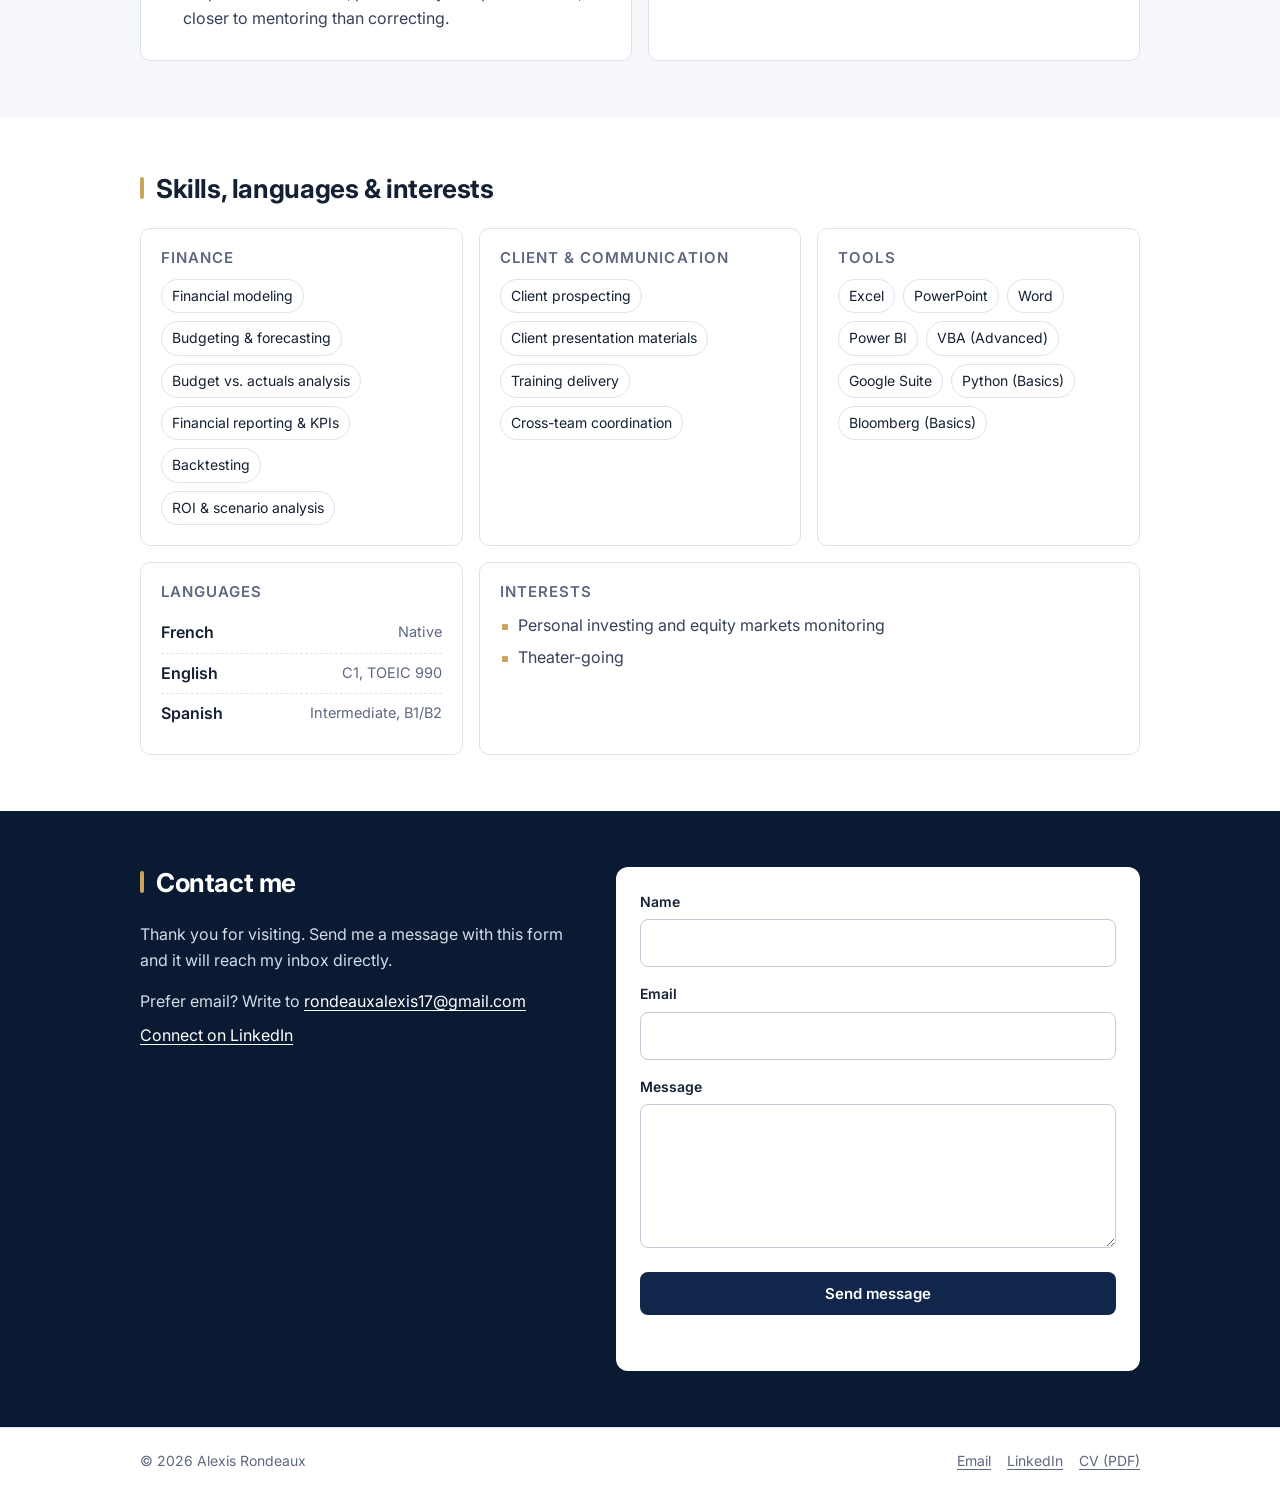
==== commit 37b0729a: "Sharper summary, less repetition, Research teaser on home, sticky report contents - Rewrite profile " ====
--- a/index.html
+++ b/index.html
@@ -26,7 +26,7 @@
   <link rel="preconnect" href="https://fonts.googleapis.com">
   <link rel="preconnect" href="https://fonts.gstatic.com" crossorigin>
   <link href="https://fonts.googleapis.com/css2?family=Inter:wght@400;500;600;700;800&display=swap" rel="stylesheet">
-  <link rel="stylesheet" href="styles.css?v=20261029">
+  <link rel="stylesheet" href="styles.css?v=20261101">
   <script type="application/ld+json">
   {"@context":"https://schema.org","@type":"Person","name":"Alexis Rondeaux","url":"https://alexisrondeaux.github.io/","image":"https://alexisrondeaux.github.io/assets/alexis-rondeaux.jpg","alumniOf":"IE University","sameAs":["https://www.linkedin.com/in/alexisrondeaux"]}
   </script>
@@ -42,7 +42,7 @@
     </noscript>
   </main>
   <footer class="site-footer" id="site-footer"></footer>
-  <script src="content.js?v=20261029"></script>
-  <script src="main.js?v=20261029"></script>
+  <script src="content.js?v=20261101"></script>
+  <script src="main.js?v=20261101"></script>
 </body>
 </html>
--- a/styles.css
+++ b/styles.css
@@ -158,10 +158,15 @@
 .section.alt { background: var(--bg-alt); }
 .section-title { font-size: 26px; font-weight: 700; margin-bottom: 24px; display: flex; align-items: center; gap: 12px; }
 .section-title::before { content: ""; width: 4px; height: 22px; background: var(--accent-soft); border-radius: 2px; }
+.section-intro { max-width: 70ch; margin: -8px 0 20px; }
+#home-research .report-card { margin-bottom: 4px; }
 @media (max-width: 720px) { .section { padding: 40px 0; } .section-title { font-size: 22px; } }
 
 .entry { background: #fff; border: 1px solid var(--line); border-radius: var(--radius); padding: 22px 24px; margin-bottom: 16px; transition: box-shadow .2s, border-color .2s; }
 .entry:hover { box-shadow: var(--shadow); border-color: #cfd6e1; }
+.entry-featured { box-shadow: inset 4px 0 0 var(--accent-soft), var(--shadow); }
+.entry-featured:hover { box-shadow: inset 4px 0 0 var(--accent-soft), var(--shadow); }
+.entry-featured h3 { font-size: 20px; }
 .entry-head { display: flex; justify-content: space-between; align-items: flex-start; gap: 6px 20px; flex-wrap: wrap; margin-bottom: 10px; }
 .entry h3 { font-size: 18px; font-weight: 700; }
 .entry-role { margin: 2px 0 0; color: var(--navy-700); font-weight: 500; }
@@ -269,7 +274,24 @@
 .toc li { margin: 4px 0; break-inside: avoid; }
 .toc a { text-decoration: none; }
 .toc a:hover { text-decoration: underline; }
+.toc a[aria-current="location"] { color: var(--ink); font-weight: 600; }
+.toc-pdf { display: inline-flex; align-items: center; gap: 6px; margin-top: 10px; font-size: 14px; font-weight: 600; }
 @media (max-width: 600px) { .toc ol { columns: 1; } }
+/* wide screens: contents become a sticky side column next to the report */
+@media (min-width: 1180px) {
+  .detail-hero .report-wrap, .report-page { max-width: 1100px; }
+  .detail-hero .report-wrap { padding-left: 288px; }
+  .report-page { display: grid; grid-template-columns: 220px minmax(0, 760px); column-gap: 48px; align-items: start; }
+  .report-page > * { grid-column: 2; }
+  .report-page > .toc { grid-column: 1; grid-row: 1 / span 5; position: sticky; top: 88px; margin: 0; padding: 0; border: 0; max-height: calc(100vh - 108px); overflow-y: auto; }
+  .toc summary { pointer-events: none; list-style: none; font-size: 13px; text-transform: uppercase; letter-spacing: .08em; color: var(--muted); }
+  .toc summary::-webkit-details-marker { display: none; }
+  .toc ol { columns: 1; padding-left: 0; list-style: none; font-size: 14.5px; line-height: 1.4; }
+  .toc li { margin: 0; }
+  .toc ol a { display: block; padding: 6px 0 6px 12px; border-left: 2px solid var(--line); color: var(--muted); }
+  .toc ol a:hover { color: var(--ink); text-decoration: none; }
+  .toc ol a[aria-current="location"] { border-left-color: var(--accent-soft); color: var(--ink); }
+}
 
 .report-body { font-size: 16.5px; line-height: 1.75; overflow-wrap: break-word; }
 .report-body h2 { font-size: 23px; font-weight: 700; margin: 8px 0 16px; display: flex; align-items: center; gap: 10px; }
